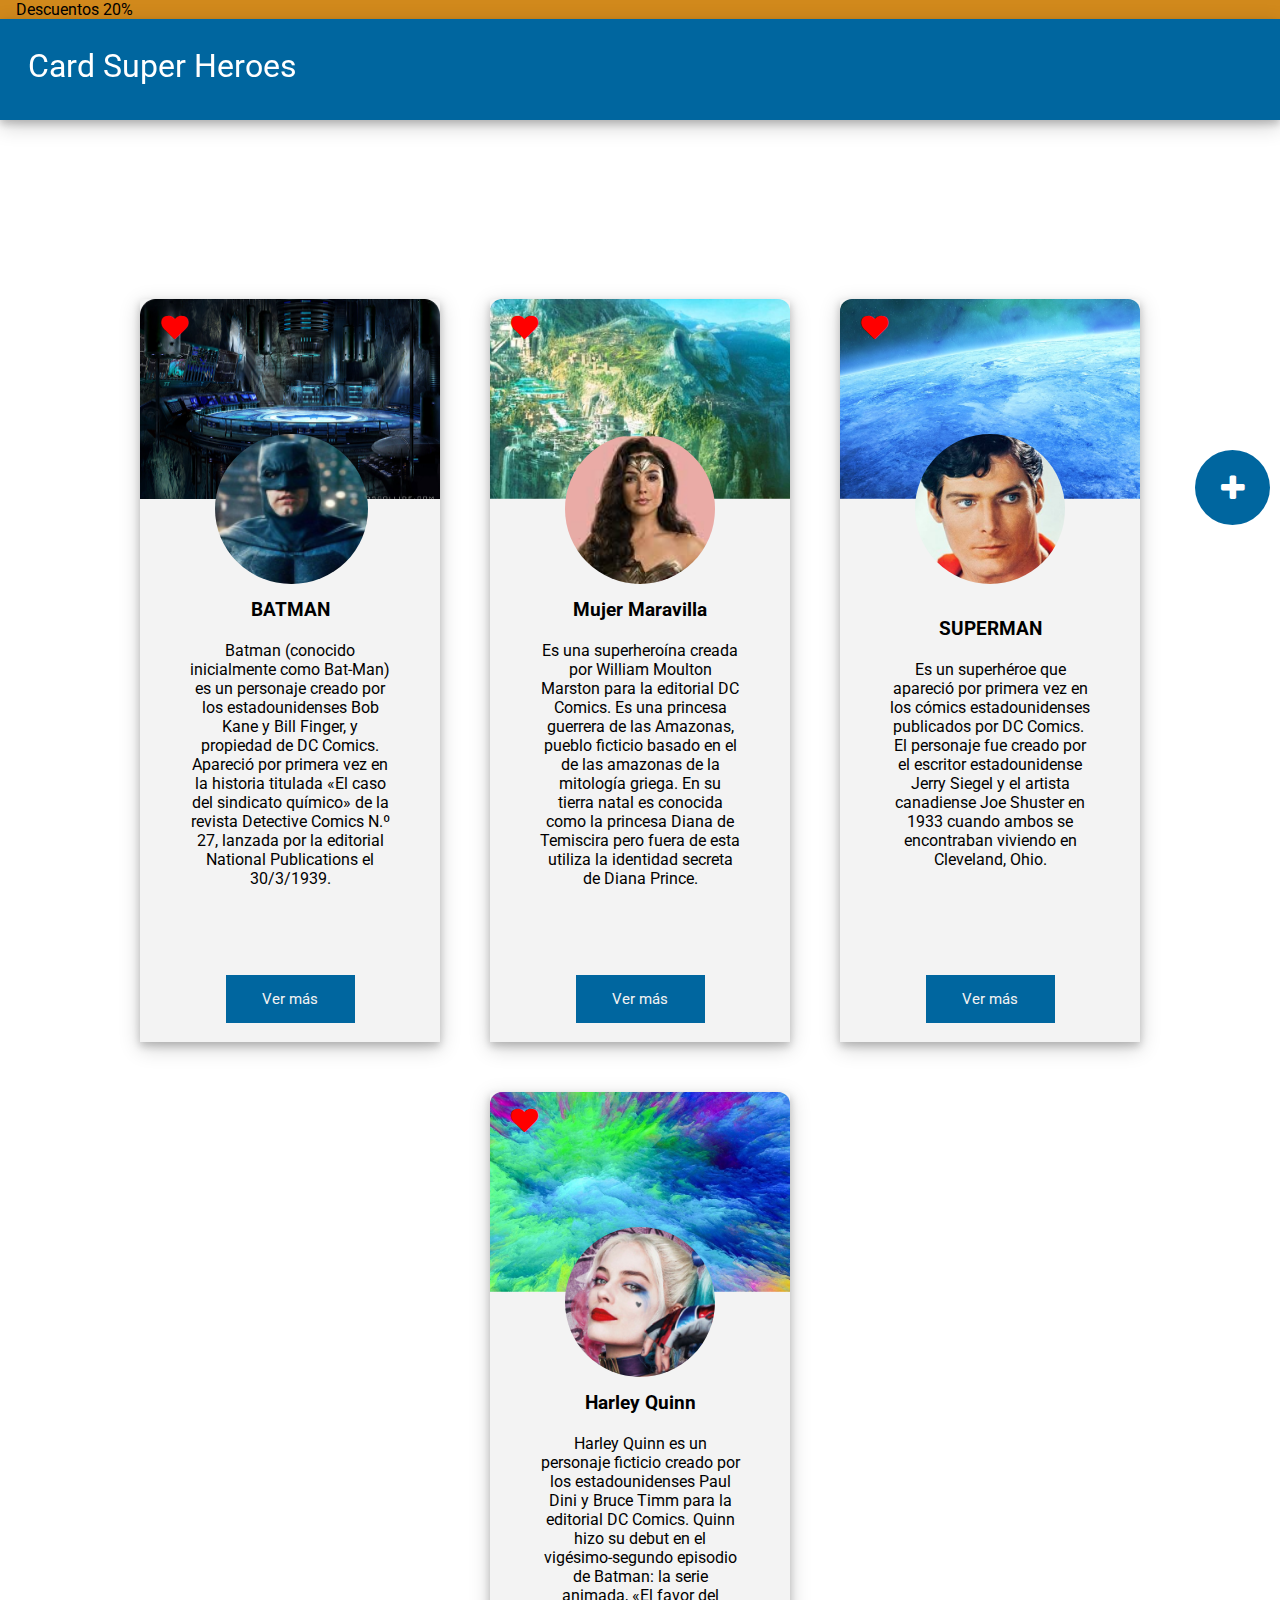
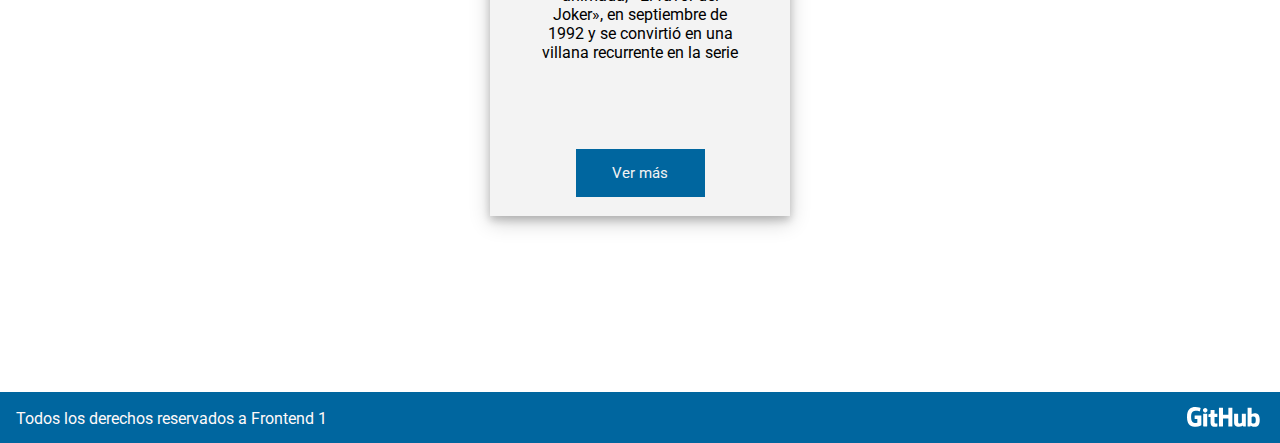
==== index.html @ 21525b4f "first commit setup of the project" ====
<!DOCTYPE html>
<html lang="en">
<head>
    <meta charset="UTF-8">
    <meta http-equiv="X-UA-Compatible" content="IE=edge">
    <meta name="viewport" content="width=device-width, initial-scale=1.0">
    <title>Heroes</title>
    <link rel="stylesheet" href="https://maxcdn.bootstrapcdn.com/font-awesome/4.7.0/css/font-awesome.min.css">
    <link rel="stylesheet" href="css/styles.css">
</head>
<body>
    <header>
        <section class="top-bar">
            <p>Descuentos 20%</p>
        </section>
    </header>
    <nav>
        <h1>Card Super Heroes</h1>
    </nav>
    <main>
        <section>
            <article>
                <div class="article-header">
                    <img class="background" src="img/batman-background.png" alt="batman-background"> 
                    <i class="fa fa-heart like-icon" aria-hidden="true"></i>
                    <img class="thumbnail" src="img/batman.png" alt="Batman">
                </div>
                <div class="article-body">
                    <h3>BATMAN</h3>
                    <p>Batman (conocido inicialmente como Bat-Man) es un personaje creado por los estadounidenses Bob Kane y Bill Finger, y propiedad de DC Comics. Apareció por primera vez en la historia titulada «El caso del sindicato químico» de la revista Detective Comics N.º 27, lanzada por la editorial National Publications el 30/3/1939.</p>
                </div>
                <div class="article-footer">
                    <button>Ver más</button>
                </div>
                
            </article>
            <article>
                <div class="article-header">
                    <img  class="background" src="img/background-wonder.jpg" alt="background">
                    <i class="fa fa-heart like-icon" aria-hidden="true"></i> 
                </div>
                <div class="article-body">
                    <img class="thumbnail" src="img/wonderwoman.png" alt="Mujer Maravilla">
                    <h3>Mujer Maravilla</h3>
                    <p>
                        Es una superheroína creada por William Moulton Marston para la editorial DC Comics. Es una princesa guerrera de las Amazonas, pueblo ficticio basado en el de las amazonas de la mitología griega. En su tierra natal es conocida como la princesa Diana de Temiscira pero fuera de esta utiliza la identidad secreta de Diana Prince. 
                    </p>
                </div>
                <div>
                    <button>Ver más</button>
                </div>
                
            </article>
            <article>
                <div class="article-header">
                    <img  class="background" src="img/background-super.png" alt="background">
                    <i class="fa fa-heart like-icon" aria-hidden="true"></i>
                    <img class="thumbnail" src="img/superman.png" alt="superman">
                </div>
                <div class="article-body">
                    
                    <h3>SUPERMAN</h3>
                <p>Es un superhéroe que apareció por primera vez en los cómics estadounidenses publicados por DC Comics. ​
                    El personaje fue creado por el escritor estadounidense Jerry Siegel y el artista canadiense Joe Shuster en 1933 cuando ambos se encontraban viviendo en Cleveland, Ohio.</p>
                </div>
                <div>
                    <button>Ver más</button>
                </div>
                
            </article>
            <article>
                <div class="article-header">
                    <img  class="background" src="img/background-harley.png" alt="background">
                    <i class="fa fa-heart like-icon" aria-hidden="true"></i>
                </div>
                <div class="article-body">
                    <img class="thumbnail" src="img/harley.png" alt="harley quinn">
                    <h3>Harley Quinn</h3>
                <p>Harley Quinn es un personaje ficticio creado por los estadounidenses Paul Dini y Bruce Timm para la editorial DC Comics. Quinn hizo su debut en el vigésimo-segundo episodio de Batman: la serie animada, «El favor del Joker», en septiembre de 1992 y se convirtió en una villana recurrente en la serie
                </p>
                </div>
                <div>
                    <button>Ver más</button>
                </div>
            </article>
            <div class="plus-button">
                <i class="fa fa-plus"></i>
            </div>
        </section>
    </main>
    <footer>
        <p>Todos los derechos reservados a Frontend 1</p>
        <img src="img/Vector.svg" alt="Github">
    </footer>
</body>
</html>
---- css/styles.css ----
@import url('https://fonts.googleapis.com/css2?family=Roboto:wght@400;700&display=swap');


* {
    box-sizing: border-box;
    margin: 0;
    font-family: 'Roboto', sans-serif;
}

article{
    background-color: #F3F3F3;
    width: 25%;
    display: flex;
    flex-direction: column;
    justify-content: space-between;
    align-items: center;
    position: relative;
    
    flex-wrap: wrap;
    box-shadow: 0 4px 8px 0 rgba(0, 0, 0, 0.2), 0 6px 20px 0 rgba(0, 0, 0, 0.19);
    width: 300px;
    margin: 25px;
    position: relative;
}

article:last-of-type{
    display:none;
}

article button {
    background-color: #00669F;
    border: none;
    color: #F3F3F3;
    padding: 15px 0px;
    margin-bottom: 19px;
    margin-top: 37px;
    font-size: 15px;
    width: 129px;
    align-self: center;
}

.article-body{
    margin: 100px 50px 50px;
    display: flex;
    flex-direction: column;
    justify-content: flex-start;
    align-items: center;
    text-align: center;
}

.article-body>h3{
    margin-bottom: 20px;
}

.article-header{
    border-radius: 12px 12px 0 0;
    height: 200px;
    position: relative;
}

.background{
    height: 100%;
    width: 100%;
    border-radius: 12px 12px 0 0;
}

.thumbnail{
    border-radius: 100%;
    position: absolute;
    top: 135px;
    left: 95px;
    height: 125px;
}

footer{
    display: flex;
    flex-direction: row;
    justify-content: space-between;
    align-content: center;
    padding-bottom: 20px;
    background-color: #00669F;
    color: #FFF9F9;
    bottom: 0;
    height: 51px;
    font-size: 16px;
    line-height: 84.69%;
    margin-bottom: 0;
    width: 100%;
    padding-top: 20px;
    padding-left: 16px;
}
footer img{
    height: 20px;
    margin-right: 20px;
    position: relative;
    bottom: 50%;
}

main{
    margin-top: 154px;
    margin-bottom: 151px;
}

nav{
    background-color: #00669F;
    height: 101px;
    box-shadow: 0 4px 8px 0 rgba(0, 0, 0, 0.2), 0 6px 20px 0 rgba(0, 0, 0, 0.19);;
    position: sticky;
    top: 0px;
    z-index: 1001;
}

nav h1{
        
    font-size: 2rem;
    font-weight: 400;
    padding: 28px;
    color: white;
}

.like-icon{
    z-index: 1000;
    color: red;
    margin-top: 15px;
    margin-left: 21px;
    font-size: 1.7rem;
    position: absolute;
    top: 0;
    left: 0;
}

.plus-button{
    background-color: #00669F;
    color: white;
    width: 75px;
    height: 75px;
    text-align: center;
    text-justify: center;
    border-radius: 100%;
    right: 10px;
    top: 50%;
    position: fixed;
    display: flex;
    justify-content: center;
    align-items: center;
    font-size: 30px;
}

section{
    display: flex;
    flex-direction: column;
    justify-content: center;
    align-items: center;
    flex-wrap: wrap;
}

.top-bar{
    background-color: #D1891C;
    display: flex;
    justify-content: flex-start;
    padding-left: 16px;
}


@media (min-width: 480px){
    /*tablet*/
    article:last-of-type{
        display:inline-flex;
    }

    section{
        flex-direction: row;
        justify-content: center;
        align-items: stretch;
    }
}


@media (min-width: 769px){
    /*pc*/
    .thumbnail{
        height: 150px;
        left: 25%;
    }
}
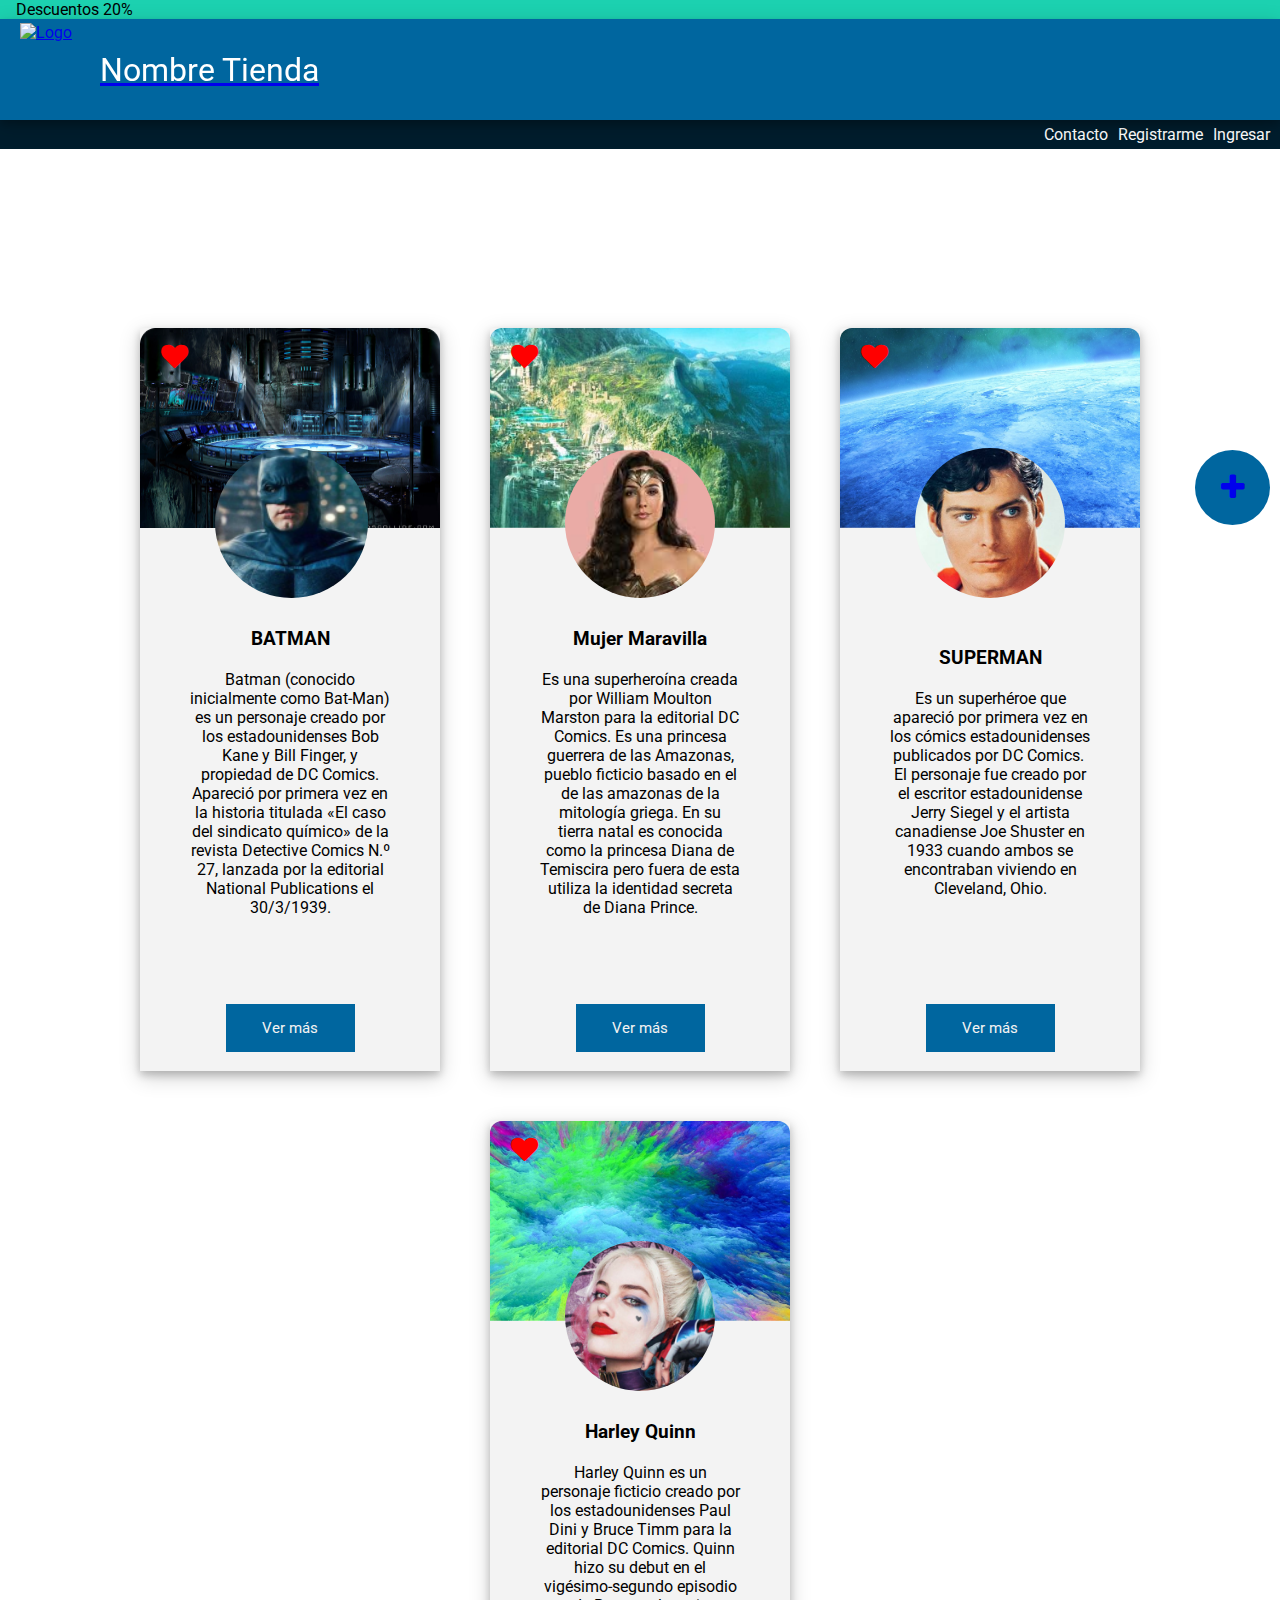
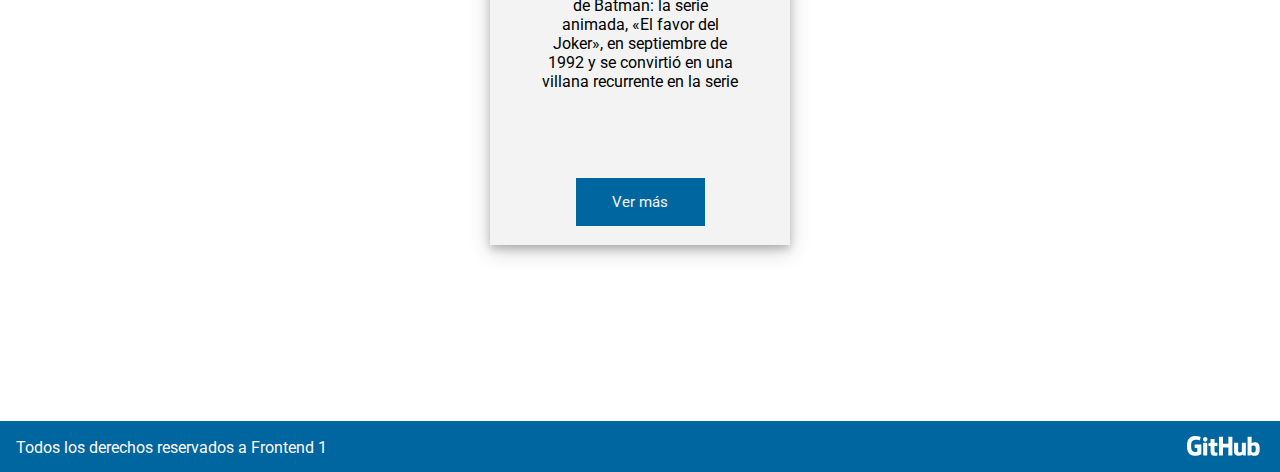
==== commit 1a28b588: "updated links" ====
--- a/index.html
+++ b/index.html
@@ -15,8 +15,19 @@
         </section>
     </header>
     <nav>
-        <h1>Card Super Heroes</h1>
+        <div>
+            <a href="index.html"><img src="img/logo 1.svg" alt="Logo">
+            <h1>Nombre Tienda</h1></a>
+        </div>
+        <i class="fa fa-bars"></i>
     </nav>
+    <div class="nav-links">
+        <ul>
+            <a href="contacto.html"><li>Contacto</li></a>
+            <a href="register.html"><li>Registrarme</li></a>
+            <a href="login.html"><li>Ingresar</li></a>
+        </ul>
+    </div>
     <main>
         <section>
             <article>
@@ -84,13 +95,14 @@
                 </div>
             </article>
             <div class="plus-button">
-                <i class="fa fa-plus"></i>
+                <a href="login.html"><i class="fa fa-plus"></i></a>
+                
             </div>
         </section>
     </main>
     <footer>
         <p>Todos los derechos reservados a Frontend 1</p>
-        <img src="img/Vector.svg" alt="Github">
+        <a href="https://github.com/Francortiz-137/super-heroes"><img src="img/Vector.svg" alt="Github"></a>
     </footer>
 </body>
 </html>--- a/css/styles.css
+++ b/css/styles.css
@@ -37,6 +37,7 @@
     font-size: 15px;
     width: 129px;
     align-self: center;
+    cursor:pointer;
 }
 
 .article-body{
@@ -108,6 +109,15 @@
     position: sticky;
     top: 0px;
     z-index: 1001;
+    display: flex;
+    flex-direction: row;
+    align-items: center;
+    justify-content: space-between;
+    padding: 0 20px;
+}
+
+nav i{
+    color:white;
 }
 
 nav h1{
@@ -116,6 +126,22 @@
     font-weight: 400;
     padding: 28px;
     color: white;
+}
+
+nav div a{
+    display: flex;
+}
+
+.nav-links{
+    background-color: #001D2D;
+    color: white;
+    display:none;
+}
+
+.nav-links ul{
+    list-style-type: none;
+    display: flex;
+    justify-content: flex-end;
 }
 
 .like-icon{
@@ -127,6 +153,7 @@
     position: absolute;
     top: 0;
     left: 0;
+    cursor: pointer;
 }
 
 .plus-button{
@@ -144,6 +171,10 @@
     justify-content: center;
     align-items: center;
     font-size: 30px;
+    cursor: pointer;
+}
+.plus-button:active{
+    background-color: #001D2D;
 }
 
 section{
@@ -159,6 +190,93 @@
     display: flex;
     justify-content: flex-start;
     padding-left: 16px;
+}
+
+.register {
+    color: white;
+    background-color: #00669F;
+    padding: 20px;
+    border-radius: 20px;
+}
+
+.register form {
+    display: flex;
+    flex-direction: column;
+    align-items: center;
+    text-align: center;
+}
+
+.register-body{
+    display: flex;
+    flex-direction: column;
+}
+.register-body div{
+    display: flex;
+    flex-direction: column;
+    text-align: left;
+}
+
+.power{
+    display: flex;
+    flex-direction: column;       
+}
+
+.character-type{
+    display: flex;
+    flex-direction: column;       
+}
+
+fieldset{
+    border: none;
+}
+
+textarea{
+    margin-top: 20px;
+    
+    border: none;
+    border-radius: 8px;
+    padding: 10px;
+    resize: none;
+}
+
+.register-header {
+    margin-bottom: 20px;
+}
+
+input{
+    margin-bottom: 10px;
+    height: 33px;
+    border: #0000001A 1.53px;
+    border-radius: 8px;
+    padding: 10px;
+}
+
+
+
+.form-send{
+    background-color: #1cd1b0;
+    color: white;
+    border: none;
+    border-radius: 18px;
+    padding: 20px 100px;
+    cursor: pointer;
+}
+
+.form-send:active{
+    background-color: #001D2D;
+}
+
+hr{
+    margin-bottom: 20px;
+}
+
+select{
+    margin-left:10px;
+    margin-bottom: 10px;
+    height: 33px;
+    border: none;
+    border-radius: 8px;
+    padding: 5px 0;
 }
 
 
@@ -173,13 +291,77 @@
         justify-content: center;
         align-items: stretch;
     }
+
+    
+
+    .register-body{
+        flex-direction: row;
+        justify-content: space-between;
+    }
+    .register-body div + div{
+        margin-left: 20px;
+    }
+
+    .register-body .checkbox{
+        display: flex;
+        flex-direction: row-reverse;
+        justify-content: flex-end;
+        align-items: center;
+        margin-left: 0;
+    }
+
+    label{
+        margin-left: 10px;
+        margin-bottom: 10px;
+    }
 }
 
 
 @media (min-width: 769px){
     /*pc*/
+
+    nav i.fa{
+        display: none;
+    }
+
+    .nav-links{
+        background-color: #001D2D;
+        color: white;
+        display: flex;
+        flex-direction: row;
+        justify-content: flex-end;
+        align-items: center;
+        padding: 5px 0;
+    }
+
+    .nav-links a{
+        text-decoration: none;
+        color: white;
+    }
+
+    .nav-links li{
+        margin-right: 10px;
+    }
+
     .thumbnail{
         height: 150px;
         left: 25%;
+        top: 120px;
+    }
+
+    .top-bar{
+        background-color: #1cd1b0;
+    }
+    
+    .register {
+        padding: 20px 120px;
+    }
+
+    .register{
+        width: 50vw;
+    }
+    main{
+        display: flex;
+        justify-content: center;
     }
 }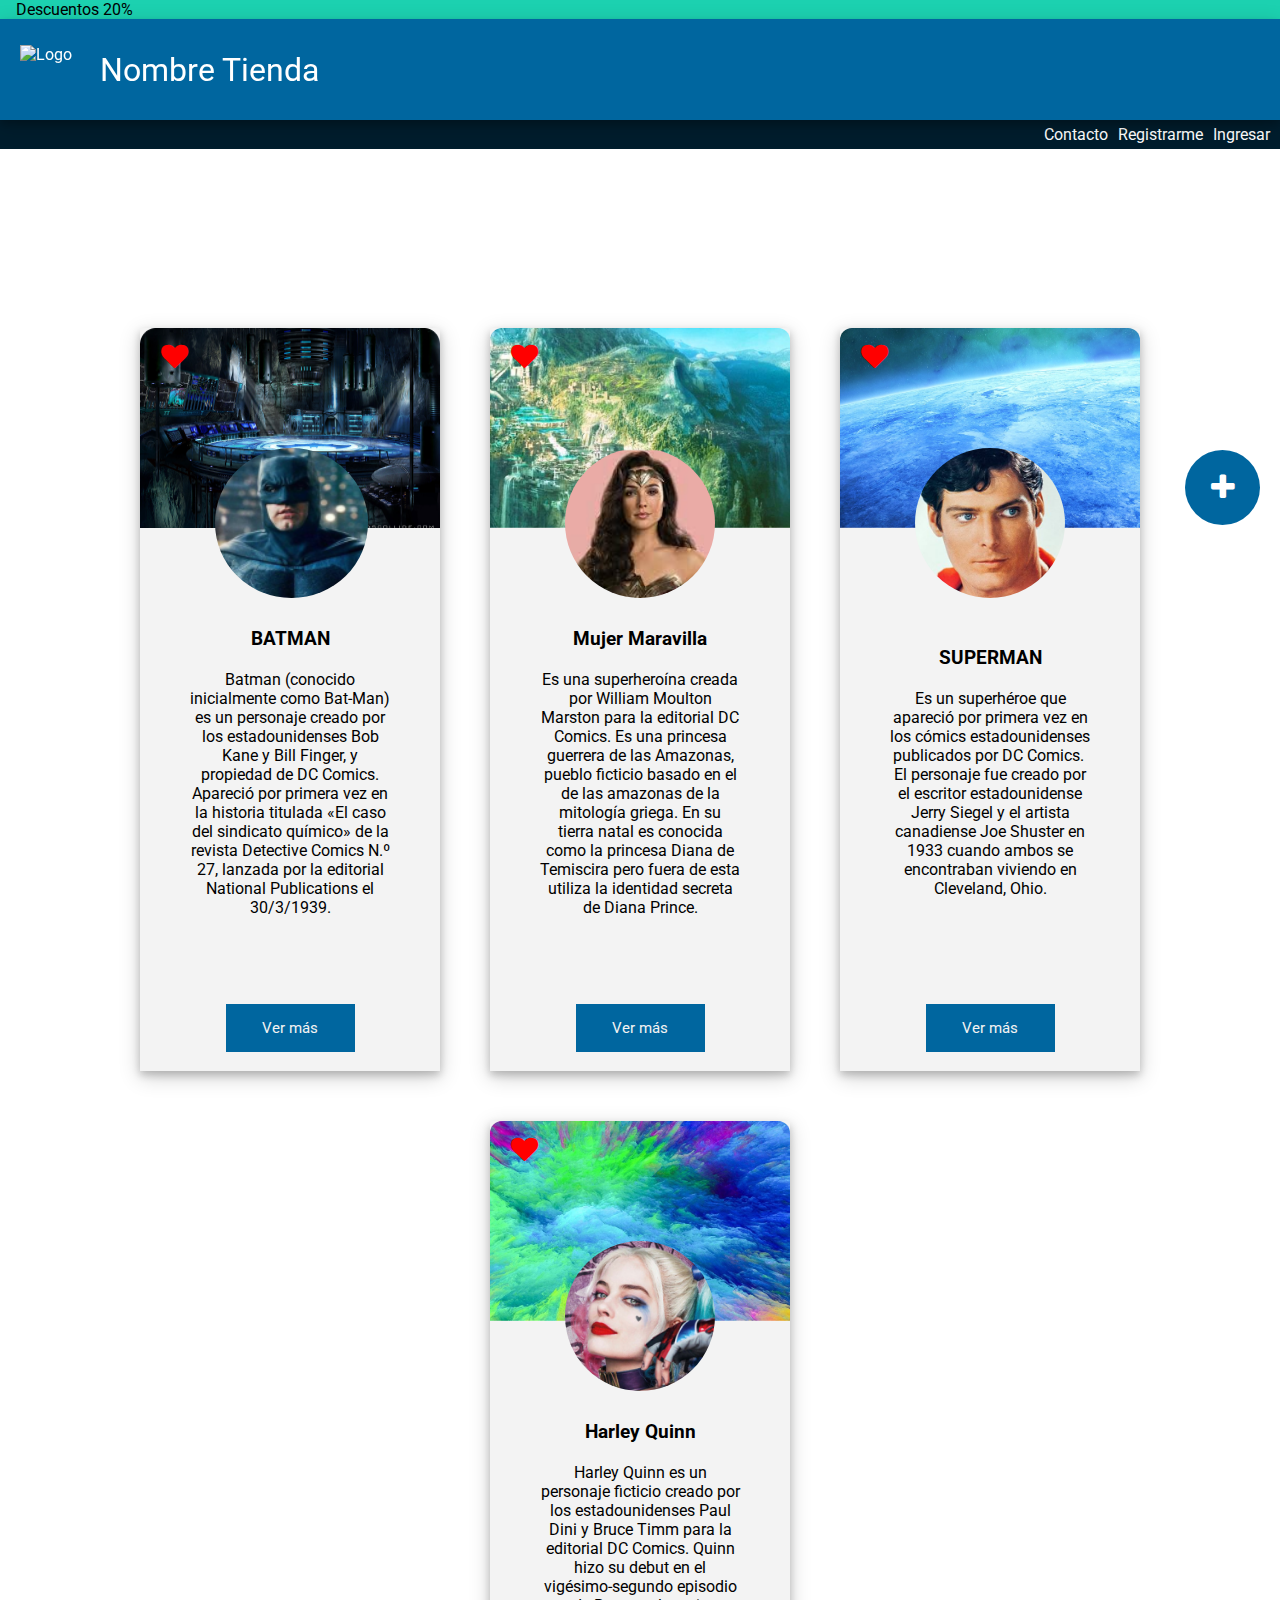
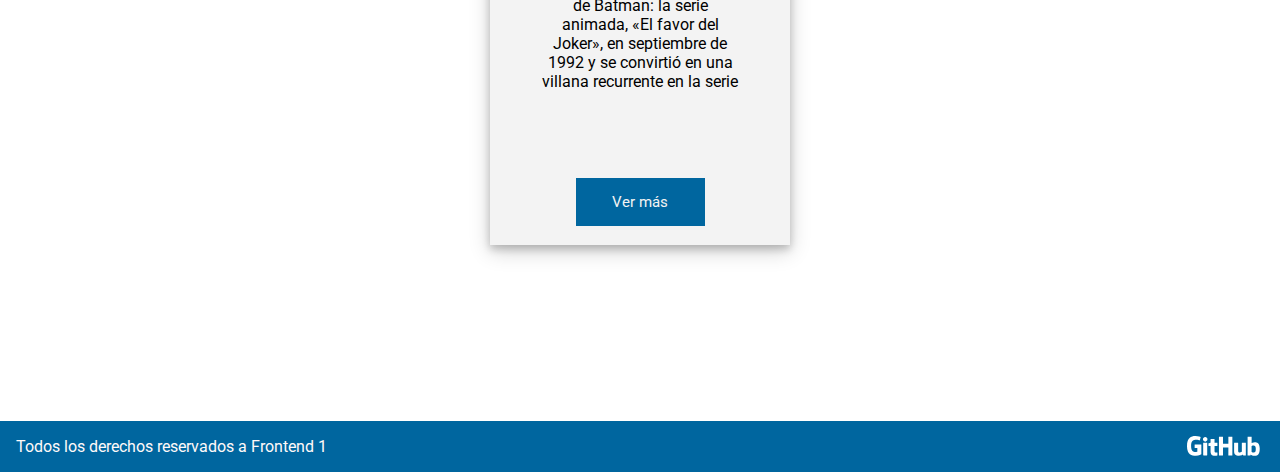
==== commit 594aa7fd: "added burger menu" ====
--- a/index.html
+++ b/index.html
@@ -19,7 +19,23 @@
             <a href="index.html"><img src="img/logo 1.svg" alt="Logo">
             <h1>Nombre Tienda</h1></a>
         </div>
-        <i class="fa fa-bars"></i>
+        <!--<i class="fa fa-bars burger"></i>-->
+        <div id="menuToggle">
+            <input type="checkbox"/>
+
+            <span></span>
+            <span></span>
+            <span></span>
+
+            <ul id="menu">
+                <a href="contacto.html"><li>Contacto</li></a>
+                <hr>
+                <a href="register.html"><li>Registrarme</li></a>
+                <hr>
+                <a href="login.html"><li>Ingresar</li></a>
+            </ul>
+        </div>
+        
     </nav>
     <div class="nav-links">
         <ul>
@@ -95,14 +111,13 @@
                 </div>
             </article>
             <div class="plus-button">
-                <a href="login.html"><i class="fa fa-plus"></i></a>
-                
+                <a href="register.html"><i class="fa fa-plus"></i></a>
             </div>
         </section>
     </main>
     <footer>
         <p>Todos los derechos reservados a Frontend 1</p>
-        <a href="https://github.com/Francortiz-137/super-heroes"><img src="img/Vector.svg" alt="Github"></a>
+        <a href="https://github.com/Francortiz-137/super-heroes" target="_blank"><img src="img/Vector.svg" alt="Github"></a>
     </footer>
 </body>
 </html>--- a/css/styles.css
+++ b/css/styles.css
@@ -5,6 +5,11 @@
     box-sizing: border-box;
     margin: 0;
     font-family: 'Roboto', sans-serif;
+}
+
+a{
+    text-decoration: none;
+    color: white;
 }
 
 article{
@@ -75,26 +80,24 @@
 
 footer{
     display: flex;
-    flex-direction: row;
+    flex-direction: column;
     justify-content: space-between;
     align-content: center;
     padding-bottom: 20px;
     background-color: #00669F;
     color: #FFF9F9;
     bottom: 0;
-    height: 51px;
+    height: 100px;
     font-size: 16px;
     line-height: 84.69%;
     margin-bottom: 0;
-    width: 100%;
     padding-top: 20px;
     padding-left: 16px;
+    padding-right: 20px;
+    text-align: center;
 }
 footer img{
     height: 20px;
-    margin-right: 20px;
-    position: relative;
-    bottom: 50%;
 }
 
 main{
@@ -116,13 +119,145 @@
     padding: 0 20px;
 }
 
-nav i{
-    color:white;
+#menuToggle
+{
+    display: block;
+    position: relative;
+    z-index: 1;
+    -webkit-user-select: none;
+    user-select: none;
+}
+
+#menuToggle a
+{
+    text-decoration: none;
+    color: white;
+
+    transition: color 0.3s ease;
+}
+
+#menuToggle a:hover
+{
+    color: tomato;
+}
+
+
+#menuToggle input
+{
+    display: block;
+    width: 40px;
+    height: 32px;
+    position: absolute;
+    top: -7px;
+    left: -5px;
+    
+    cursor: pointer;
+    
+    opacity: 0; /* hide this */
+    z-index: 2; /* and place it over the hamburger */
+    
+    -webkit-touch-callout: none;
+}
+
+/*
+ * Just a quick hamburger
+ */
+#menuToggle span
+{
+    display: block;
+    width: 33px;
+    height: 4px;
+    margin-bottom: 5px;
+    position: relative;
+    
+    background: #cdcdcd;
+    border-radius: 3px;
+    
+    z-index: 1;
+    
+    transform-origin: 4px 0px;
+    
+    transition: transform 0.5s cubic-bezier(0.77,0.2,0.05,1.0),
+                background 0.5s cubic-bezier(0.77,0.2,0.05,1.0),
+                opacity 0.55s ease;
+}
+
+#menuToggle span:first-child
+{
+    transform-origin: 0% 0%;
+}
+
+#menuToggle span:nth-last-child(2)
+{
+    transform-origin: 0% 100%;
+}
+
+/* 
+ * Transform all the slices of hamburger
+ * into a crossmark.
+ */
+#menuToggle input:checked ~ span
+{
+    opacity: 1;
+    transform: rotate(45deg) translate(-2px, -1px);
+}
+
+/*
+ * But let's hide the middle one.
+ */
+#menuToggle input:checked ~ span:nth-last-child(3)
+{
+    opacity: 0;
+    transform: rotate(0deg) scale(0.2, 0.2);
+}
+
+/*
+ * Ohyeah and the last one should go the other direction
+ */
+#menuToggle input:checked ~ span:nth-last-child(2)
+{
+    transform: rotate(-45deg) translate(0, -1px);
+}
+
+/*
+ * Make this absolute positioned
+ * at the top left of the screen
+ */
+#menu
+{
+    position: absolute;
+    width: 100vw;
+    padding: 50px;
+    top: 60px;
+    right: -20px;
+    background: #001D2D;
+    list-style-type: none;
+    -webkit-font-smoothing: antialiased;
+    /* to stop flickering of text in safari */
+    
+    transform-origin: 0% 0%;
+    transform: translate(0%, -200%);
+    
+    transition: transform 0.5s cubic-bezier(0.77,0.2,0.05,1.0);
+}
+
+#menu li
+{
+    padding: 10px 0;
+    font-size: 22px;
+}
+
+/*
+ * And let's slide it in from the left
+ */
+#menuToggle input:checked ~ ul
+{
+    transform: none;
 }
 
 nav h1{
         
-    font-size: 2rem;
+    font-size: 1.5rem;
     font-weight: 400;
     padding: 28px;
     color: white;
@@ -130,6 +265,12 @@
 
 nav div a{
     display: flex;
+    justify-content: center;
+    align-items: center;
+}
+
+nav div img{
+    height: 50px;
 }
 
 .nav-links{
@@ -164,8 +305,8 @@
     text-align: center;
     text-justify: center;
     border-radius: 100%;
-    right: 10px;
-    top: 50%;
+    right: 25px;
+    top: 85%;
     position: fixed;
     display: flex;
     justify-content: center;
@@ -251,11 +392,15 @@
     padding: 10px;
 }
 
-
+input[type ="checkbox"]::after{
+    background-color: red;
+}
 
 .form-send{
     background-color: #1cd1b0;
-    color: white;
+    color: black;
+    font-size: 2rem;
+    font-weight: 700;
     border: none;
     border-radius: 18px;
     padding: 20px 100px;
@@ -264,6 +409,7 @@
 
 .form-send:active{
     background-color: #001D2D;
+    color: white;
 }
 
 hr{
@@ -276,15 +422,132 @@
     height: 33px;
     border: none;
     border-radius: 8px;
-    padding: 5px 0;
-}
-
+    padding: 5px;
+}
+
+
+.container {
+    display: block;
+    position: relative;
+    padding-left: 35px;
+    margin-bottom: 12px;
+    cursor: pointer;
+    font-size: 22px;
+    -webkit-user-select: none;
+    -moz-user-select: none;
+    -ms-user-select: none;
+    user-select: none;
+}
+
+  /* Hide the browser's default checkbox */
+.container input {
+    position: absolute;
+    opacity: 0;
+    cursor: pointer;
+    height: 0;
+    width: 0;
+}
+
+  /* Create a custom checkbox */
+.checkmark {
+    position: absolute;
+    top: 0;
+    left: 0;
+    height: 25px;
+    width: 25px;
+    border-radius: 6px;
+    background-color: #eee;
+    border: #C4C4C4 solid 2px;
+}
+
+  /* On mouse-over, add a grey background color */
+.container:hover input ~ .checkmark {
+    background-color: #ccc;
+}
+
+  /* When the checkbox is checked, add a blue background */
+.container input:checked ~ .checkmark {
+    background-color: #2196F3;
+}
+
+  /* Create the checkmark/indicator (hidden when not checked) */
+.checkmark:after {
+    content: "";
+    position: absolute;
+    display: none;
+}
+
+  /* Show the checkmark when checked */
+    .container input:checked ~ .checkmark:after {
+    display: block;
+}
+
+  /* Style the checkmark/indicator */
+    .container .checkmark:after {
+    left: 7px;
+    top: 3px;
+    width: 5.5px;
+    height: 11px;
+    border: solid white;
+    border-width: 0 3px 3px 0;
+    -webkit-transform: rotate(45deg);
+    -ms-transform: rotate(45deg);
+    transform: rotate(45deg);
+}
+
+/* Create a custom radio button */
+.radio {
+    position: absolute;
+    top: 0;
+    left: 0;
+    height: 25px;
+    width: 25px;
+    background-color: #eee;
+    border-radius: 50%;
+}
+
+/* On mouse-over, add a grey background color */
+.container:hover input ~ .radio {
+    background-color: #ccc;
+}
+  /* When the radio button is checked, add a white */
+.container input:checked ~ .radio {
+    background-color: #eeeeee;
+    border: #2196F3 solid 1px;
+}
+
+  /* Create the indicator (the dot/circle - hidden when not checked) */
+.radio:after {
+    content: "";
+    position: absolute;
+    display: none;
+}
+
+  /* Show the indicator (dot/circle) when checked */
+.container input:checked ~ .radio:after {
+    display: block;
+}
+
+  /* Style the indicator (dot/circle) */
+.container .radio:after {
+    top: 2.4px;
+    left: 2.4px;
+    width: 80%;
+    height: 80%;
+    border-radius: 50%;
+    background: #2196F3;
+}
 
 @media (min-width: 480px){
     /*tablet*/
     article:last-of-type{
         display:inline-flex;
     }
+    footer{
+        flex-direction: row;
+        height: 51px;
+        align-items: center;
+    }
 
     section{
         flex-direction: row;
@@ -292,7 +555,13 @@
         align-items: stretch;
     }
 
-    
+    .plus-button{
+        text-align: center;
+        text-justify: center;
+        border-radius: 100%;
+        right: 20px;
+        top: 50%;
+    }
 
     .register-body{
         flex-direction: row;
@@ -301,24 +570,27 @@
     .register-body div + div{
         margin-left: 20px;
     }
-
-    .register-body .checkbox{
+    label{
+        margin-left: 10px;
+        margin-bottom: 10px;
         display: flex;
         flex-direction: row-reverse;
         justify-content: flex-end;
         align-items: center;
-        margin-left: 0;
-    }
-
-    label{
-        margin-left: 10px;
-        margin-bottom: 10px;
+    }
+
+    nav h1{   
+        font-size: 2rem;
     }
 }
 
 
 @media (min-width: 769px){
     /*pc*/
+
+    #menuToggle{
+        display: none;
+    }
 
     nav i.fa{
         display: none;
@@ -359,6 +631,7 @@
 
     .register{
         width: 50vw;
+        min-width: 700px;
     }
     main{
         display: flex;
